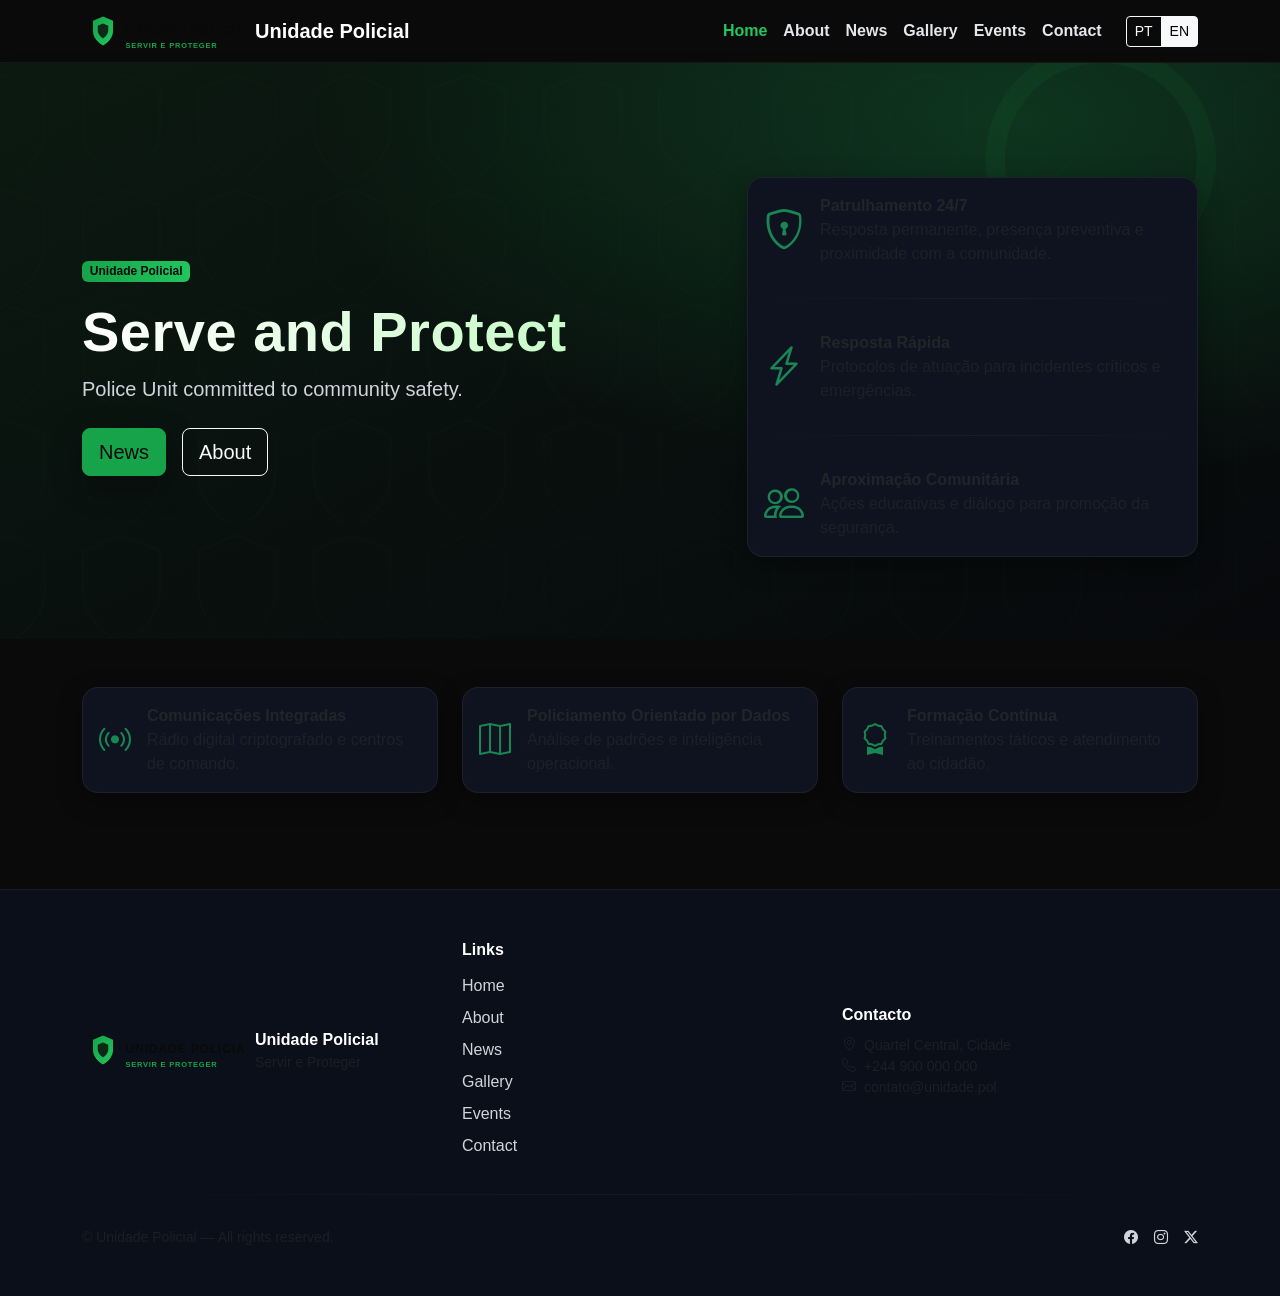
==== index.html @ 03b30952 "feat: Add initial website structure and assets This commit introduces the basic HTML structure for t" ====
<!doctype html>
<html lang="pt">
<head>
  <meta charset="utf-8">
  <meta name="viewport" content="width=device-width, initial-scale=1">
  <title>Unidade Policial — Início</title>
  <link rel="preconnect" href="https://cdn.jsdelivr.net"/>
  <link rel="stylesheet" href="https://cdn.jsdelivr.net/npm/bootstrap@5.3.3/dist/css/bootstrap.min.css">
  <link rel="stylesheet" href="https://cdn.jsdelivr.net/npm/bootstrap-icons@1.11.3/font/bootstrap-icons.css">
  <link rel="stylesheet" href="/assets/css/style.css">
</head>
<body>
  <div data-include="/partials/header.html"></div>

  <section class="hero text-center text-lg-start">
    <div class="container">
      <div class="row align-items-center g-4">
        <div class="col-12 col-lg-7">
          <span class="badge badge-accent">Unidade Policial</span>
          <h1 class="display-4 mt-3 text-gradient" data-i18n="hero.home.title">Servir e Proteger</h1>
          <p class="lead mb-4" data-i18n="hero.home.lead">Unidade Policial comprometida com a segurança da comunidade.</p>
          <div class="d-flex gap-3 flex-wrap">
            <a class="btn btn-accent btn-lg" href="/noticias.html" data-i18n="nav.news">Notícias</a>
            <a class="btn btn-outline-light btn-lg" href="/sobre.html" data-i18n="nav.about">Sobre</a>
          </div>
        </div>
        <div class="col-12 col-lg-5">
          <div class="card p-3 reveal">
            <div class="d-flex align-items-center gap-3">
              <div class="display-6 text-success"><i class="bi bi-shield-lock"></i></div>
              <div>
                <div class="fw-bold">Patrulhamento 24/7</div>
                <div class="text-muted">Resposta permanente, presença preventiva e proximidade com a comunidade.</div>
              </div>
            </div>
            <hr class="hr-soft">
            <div class="d-flex align-items-center gap-3">
              <div class="display-6 text-success"><i class="bi bi-lightning-charge"></i></div>
              <div>
                <div class="fw-bold">Resposta Rápida</div>
                <div class="text-muted">Protocolos de atuação para incidentes críticos e emergências.</div>
              </div>
            </div>
            <hr class="hr-soft">
            <div class="d-flex align-items-center gap-3">
              <div class="display-6 text-success"><i class="bi bi-people"></i></div>
              <div>
                <div class="fw-bold">Aproximação Comunitária</div>
                <div class="text-muted">Ações educativas e diálogo para promoção da segurança.</div>
              </div>
            </div>
          </div>
        </div>
      </div>
    </div>
  </section>

  <section class="py-5">
    <div class="container">
      <div class="row g-4">
        <div class="col-12 col-lg-4">
          <div class="card h-100 p-3 reveal">
            <div class="d-flex align-items-center gap-3">
              <div class="h2 m-0 text-success"><i class="bi bi-broadcast"></i></div>
              <div>
                <div class="fw-bold">Comunicações Integradas</div>
                <div class="text-muted">Rádio digital criptografado e centros de comando.</div>
              </div>
            </div>
          </div>
        </div>
        <div class="col-12 col-lg-4">
          <div class="card h-100 p-3 reveal">
            <div class="d-flex align-items-center gap-3">
              <div class="h2 m-0 text-success"><i class="bi bi-map"></i></div>
              <div>
                <div class="fw-bold">Policiamento Orientado por Dados</div>
                <div class="text-muted">Análise de padrões e inteligência operacional.</div>
              </div>
            </div>
          </div>
        </div>
        <div class="col-12 col-lg-4">
          <div class="card h-100 p-3 reveal">
            <div class="d-flex align-items-center gap-3">
              <div class="h2 m-0 text-success"><i class="bi bi-award"></i></div>
              <div>
                <div class="fw-bold">Formação Contínua</div>
                <div class="text-muted">Treinamentos táticos e atendimento ao cidadão.</div>
              </div>
            </div>
          </div>
        </div>
      </div>
    </div>
  </section>

  <div data-include="/partials/footer.html"></div>

  <script src="https://cdn.jsdelivr.net/npm/bootstrap@5.3.3/dist/js/bootstrap.bundle.min.js" defer></script>
  <script src="/assets/js/i18n.js" defer></script>
  <script src="/assets/js/data.js" defer></script>
  <script src="/assets/js/main.js" defer></script>
</body>
</html>
---- assets/css/style.css ----
/* Theme variables */
:root {
  --green-500: #16a34a;
  --green-400: #22c55e;
  --green-300: #34d399;
  --black-900: #0a0a0a;
  --black-800: #111827;
  --black-700: #1f2937;
  --white: #ffffff;
  --muted: #9ca3af;
  --shadow: 0 10px 30px rgba(0,0,0,0.35);
}

html, body { height: 100%; }

body {
  font-family: Inter, "Segoe UI", Roboto, Arial, sans-serif;
  background: var(--black-900);
  color: var(--white);
  -webkit-font-smoothing: antialiased;
  -moz-osx-font-smoothing: grayscale;
}

img { max-width: 100%; height: auto; display: block; }

/* Navbar */
.navbar {
  background: rgba(10,10,10,0.9);
  backdrop-filter: saturate(140%) blur(6px);
  border-bottom: 1px solid rgba(255,255,255,0.05);
}
.navbar .navbar-brand img { height: 36px; }
.navbar .nav-link { color: #e5e7eb; font-weight: 600; }
.navbar .nav-link:hover, .navbar .nav-link.active { color: var(--green-400); }

.btn-accent {
  --bs-btn-bg: var(--green-500);
  --bs-btn-border-color: var(--green-500);
  --bs-btn-hover-bg: #19994a;
  --bs-btn-hover-border-color: #19994a;
  --bs-btn-color: #0a0a0a;
  --bs-btn-hover-color: #0a0a0a;
  box-shadow: var(--shadow);
}

/* Hero */
.hero {
  position: relative;
  min-height: 56vh;
  display: grid;
  align-items: center;
  padding: 6rem 0 4rem;
  overflow: hidden;
}
.hero::before {
  content: "";
  position: absolute;
  inset: 0;
  background: url('/assets/img/hero-bg.svg') center/cover no-repeat;
  opacity: 0.25;
}
.hero::after {
  content: "";
  position: absolute;
  inset: 0;
  background: radial-gradient(1200px 600px at 80% 10%, rgba(34,197,94,0.20), transparent 60%),
              linear-gradient(to bottom right, rgba(22,163,74,0.10), rgba(0,0,0,0.35));
}
.hero .container { position: relative; z-index: 1; }
.hero h1 {
  font-weight: 900;
  letter-spacing: 0.5px;
}
.hero p.lead { color: #d1d5db; }

.badge-accent {
  background: linear-gradient(90deg, var(--green-500), var(--green-400));
  color: var(--black-900);
  font-weight: 800;
}

/* Cards */
.card {
  background: #0f1320;
  border: 1px solid rgba(255,255,255,0.06);
  border-radius: 16px;
  overflow: hidden;
  box-shadow: 0 8px 24px rgba(0,0,0,0.35);
  transition: transform .25s ease, box-shadow .25s ease, border-color .25s ease;
}
.card:hover { transform: translateY(-4px); box-shadow: 0 12px 30px rgba(0,0,0,0.45); border-color: rgba(34,197,94,0.35); }
.card-img-top { object-fit: cover; height: 200px; }
.card .views { color: var(--muted); font-weight: 600; }

/* Event styling differentiation */
.card.event {
  background: #0d1320;
  border-left: 3px solid var(--green-400);
}
.card.event .badge { background: rgba(34,197,94,0.1); color: #a7f3d0; border: 1px solid rgba(34,197,94,0.25); }

/* Gallery */
.gallery-card .carousel-item img { height: 220px; object-fit: cover; }

/* Footer */
footer {
  background: #0a0f1a;
  border-top: 1px solid rgba(255,255,255,0.06);
}
footer .logo img { height: 36px; }
footer a { color: #d1d5db; text-decoration: none; }
footer a:hover { color: var(--green-400); }

/* Scroll reveal */
.reveal { opacity: 0; transform: translateY(24px); transition: opacity .7s ease, transform .7s ease; }
.reveal.show { opacity: 1; transform: none; }

/* Utilities */
.text-gradient {
  background: linear-gradient(90deg, #fff, #b7fab7); -webkit-background-clip: text; background-clip: text; color: transparent;
}
.fw-black { font-weight: 900 !important; }
.hr-soft { border: 0; height: 1px; background: linear-gradient(90deg, transparent, rgba(255,255,255,0.18), transparent); margin: 2rem 0; }

/* Forms */
.form-control, .form-select {
  background: #0c1220;
  color: #e5e7eb;
  border-color: rgba(255,255,255,0.08);
}
.form-control:focus, .form-select:focus {
  border-color: rgba(34,197,94,0.45);
  box-shadow: 0 0 0 .25rem rgba(34,197,94,0.15);
}

/* Buttons */
.btn-outline-light:hover { background: var(--white); color: var(--black-900); border-color: var(--white); }

/* Media tweaks */
@media (min-width: 992px) {
  .hero { min-height: 64vh; }
  .card-img-top { height: 240px; }
}
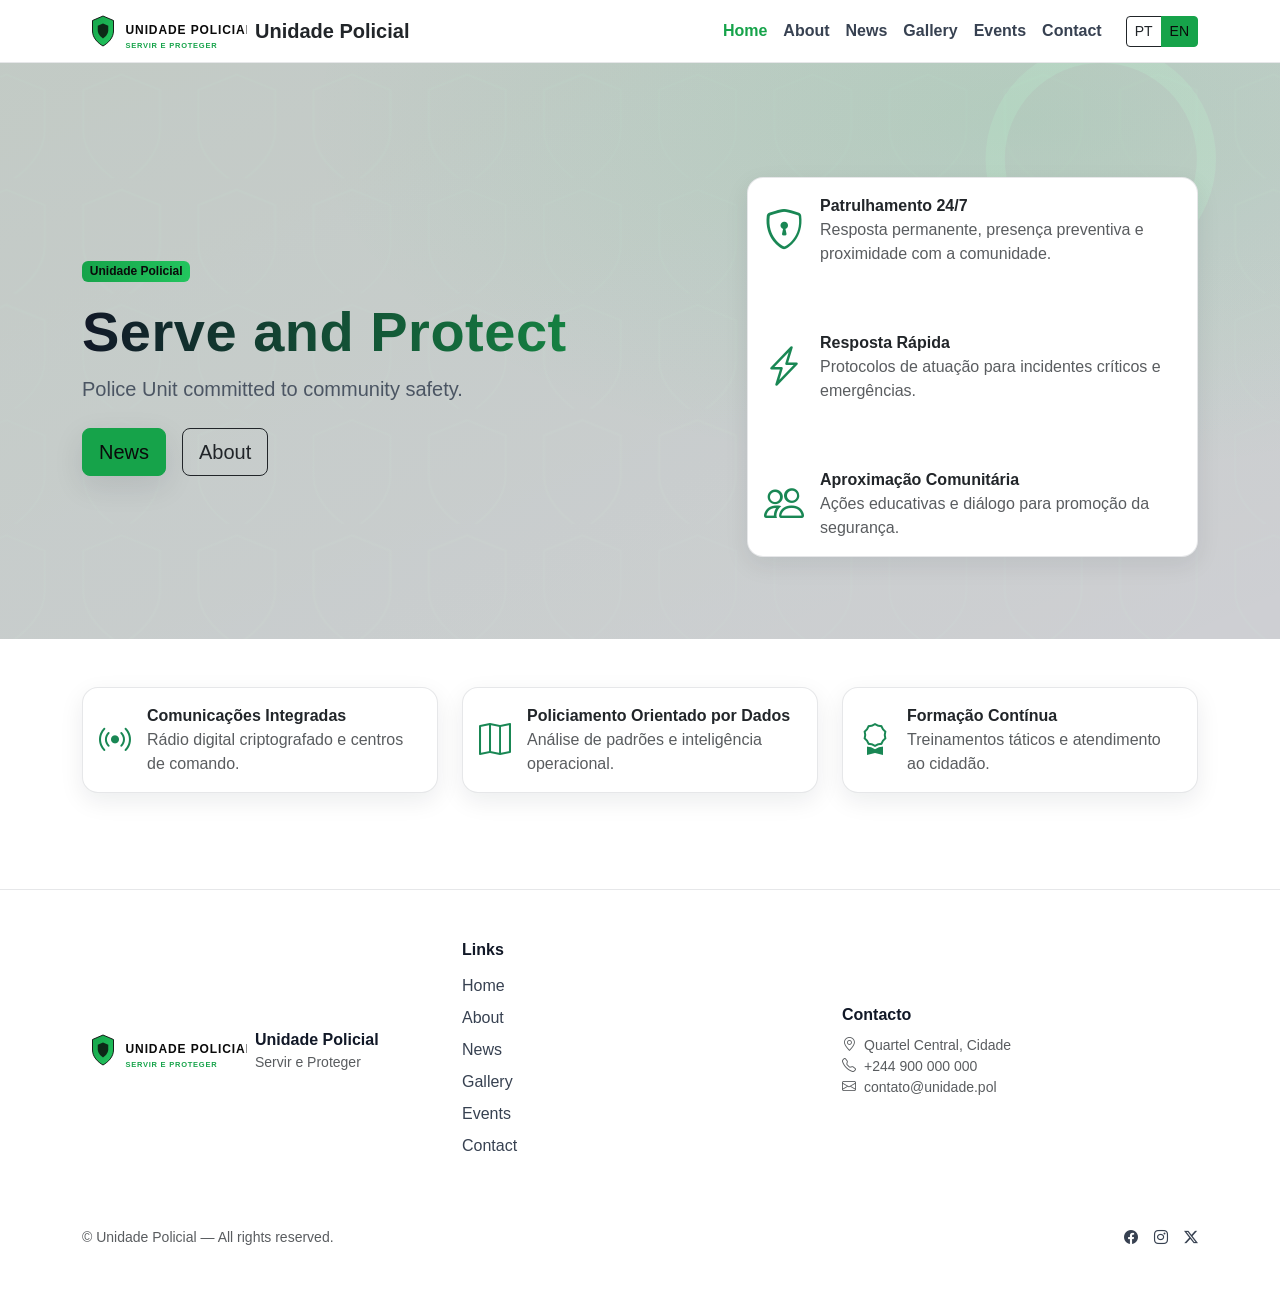
==== commit 628c4c86: "Refactor: Implement light theme and update styles This commit switches the website's theme to a ligh" ====
--- a/index.html
+++ b/index.html
@@ -21,7 +21,7 @@
           <p class="lead mb-4" data-i18n="hero.home.lead">Unidade Policial comprometida com a segurança da comunidade.</p>
           <div class="d-flex gap-3 flex-wrap">
             <a class="btn btn-accent btn-lg" href="/noticias.html" data-i18n="nav.news">Notícias</a>
-            <a class="btn btn-outline-light btn-lg" href="/sobre.html" data-i18n="nav.about">Sobre</a>
+            <a class="btn btn-outline-dark btn-lg" href="/sobre.html" data-i18n="nav.about">Sobre</a>
           </div>
         </div>
         <div class="col-12 col-lg-5">
--- a/assets/css/style.css
+++ b/assets/css/style.css
@@ -7,16 +7,19 @@
   --black-800: #111827;
   --black-700: #1f2937;
   --white: #ffffff;
-  --muted: #9ca3af;
-  --shadow: 0 10px 30px rgba(0,0,0,0.35);
+  --muted: #6b7280; /* adjusted for light theme */
+  --shadow: 0 10px 30px rgba(17,24,39,0.10);
+  --text-900: #111827;
+  --text-700: #374151;
+  --border-200: rgba(17,24,39,0.10);
 }
 
 html, body { height: 100%; }
 
 body {
   font-family: Inter, "Segoe UI", Roboto, Arial, sans-serif;
-  background: var(--black-900);
-  color: var(--white);
+  background: var(--white);
+  color: var(--text-900);
   -webkit-font-smoothing: antialiased;
   -moz-osx-font-smoothing: grayscale;
 }
@@ -25,13 +28,13 @@
 
 /* Navbar */
 .navbar {
-  background: rgba(10,10,10,0.9);
+  background: rgba(255,255,255,0.9);
   backdrop-filter: saturate(140%) blur(6px);
-  border-bottom: 1px solid rgba(255,255,255,0.05);
+  border-bottom: 1px solid var(--border-200);
 }
 .navbar .navbar-brand img { height: 36px; }
-.navbar .nav-link { color: #e5e7eb; font-weight: 600; }
-.navbar .nav-link:hover, .navbar .nav-link.active { color: var(--green-400); }
+.navbar .nav-link { color: var(--text-700); font-weight: 600; }
+.navbar .nav-link:hover, .navbar .nav-link.active { color: var(--green-500); }
 
 .btn-accent {
   --bs-btn-bg: var(--green-500);
@@ -57,21 +60,21 @@
   position: absolute;
   inset: 0;
   background: url('/assets/img/hero-bg.svg') center/cover no-repeat;
-  opacity: 0.25;
+  opacity: 0.20; /* slightly subtler on light bg */
 }
 .hero::after {
   content: "";
   position: absolute;
   inset: 0;
-  background: radial-gradient(1200px 600px at 80% 10%, rgba(34,197,94,0.20), transparent 60%),
-              linear-gradient(to bottom right, rgba(22,163,74,0.10), rgba(0,0,0,0.35));
+  background: radial-gradient(1200px 600px at 80% 10%, rgba(34,197,94,0.12), transparent 60%),
+              linear-gradient(to bottom right, rgba(22,163,74,0.06), rgba(255,255,255,0));
 }
 .hero .container { position: relative; z-index: 1; }
 .hero h1 {
   font-weight: 900;
   letter-spacing: 0.5px;
 }
-.hero p.lead { color: #d1d5db; }
+.hero p.lead { color: #4b5563; }
 
 .badge-accent {
   background: linear-gradient(90deg, var(--green-500), var(--green-400));
@@ -79,37 +82,36 @@
   font-weight: 800;
 }
 
-/* Cards */
 .card {
-  background: #0f1320;
-  border: 1px solid rgba(255,255,255,0.06);
+  background: #ffffff;
+  border: 1px solid var(--border-200);
   border-radius: 16px;
   overflow: hidden;
-  box-shadow: 0 8px 24px rgba(0,0,0,0.35);
+  box-shadow: 0 8px 24px rgba(17,24,39,0.08);
   transition: transform .25s ease, box-shadow .25s ease, border-color .25s ease;
 }
-.card:hover { transform: translateY(-4px); box-shadow: 0 12px 30px rgba(0,0,0,0.45); border-color: rgba(34,197,94,0.35); }
+.card:hover { transform: translateY(-4px); box-shadow: 0 12px 30px rgba(17,24,39,0.12); border-color: rgba(34,197,94,0.35); }
 .card-img-top { object-fit: cover; height: 200px; }
 .card .views { color: var(--muted); font-weight: 600; }
 
 /* Event styling differentiation */
 .card.event {
-  background: #0d1320;
+  background: #ffffff;
   border-left: 3px solid var(--green-400);
 }
-.card.event .badge { background: rgba(34,197,94,0.1); color: #a7f3d0; border: 1px solid rgba(34,197,94,0.25); }
+.card.event .badge { background: rgba(34,197,94,0.08); color: #065f46; border: 1px solid rgba(34,197,94,0.25); }
 
 /* Gallery */
 .gallery-card .carousel-item img { height: 220px; object-fit: cover; }
 
 /* Footer */
 footer {
-  background: #0a0f1a;
-  border-top: 1px solid rgba(255,255,255,0.06);
+  background: #ffffff;
+  border-top: 1px solid var(--border-200);
 }
 footer .logo img { height: 36px; }
-footer a { color: #d1d5db; text-decoration: none; }
-footer a:hover { color: var(--green-400); }
+footer a { color: var(--text-700); text-decoration: none; }
+footer a:hover { color: var(--green-500); }
 
 /* Scroll reveal */
 .reveal { opacity: 0; transform: translateY(24px); transition: opacity .7s ease, transform .7s ease; }
@@ -117,16 +119,19 @@
 
 /* Utilities */
 .text-gradient {
-  background: linear-gradient(90deg, #fff, #b7fab7); -webkit-background-clip: text; background-clip: text; color: transparent;
+  background: linear-gradient(90deg, #111827, #16a34a);
+  -webkit-background-clip: text;
+  background-clip: text;
+  color: transparent;
 }
 .fw-black { font-weight: 900 !important; }
 .hr-soft { border: 0; height: 1px; background: linear-gradient(90deg, transparent, rgba(255,255,255,0.18), transparent); margin: 2rem 0; }
 
 /* Forms */
 .form-control, .form-select {
-  background: #0c1220;
-  color: #e5e7eb;
-  border-color: rgba(255,255,255,0.08);
+  background: #ffffff;
+  color: var(--text-900);
+  border-color: rgba(17,24,39,0.15);
 }
 .form-control:focus, .form-select:focus {
   border-color: rgba(34,197,94,0.45);
@@ -134,7 +139,14 @@
 }
 
 /* Buttons */
-.btn-outline-light:hover { background: var(--white); color: var(--black-900); border-color: var(--white); }
+.btn-outline-dark:hover { background: var(--black-800); color: var(--white); border-color: var(--black-800); }
+
+/* Language toggle active state to match accent */
+.btn-group [data-lang-select].active {
+  background: var(--green-500);
+  border-color: var(--green-500);
+  color: var(--black-900);
+}
 
 /* Media tweaks */
 @media (min-width: 992px) {
